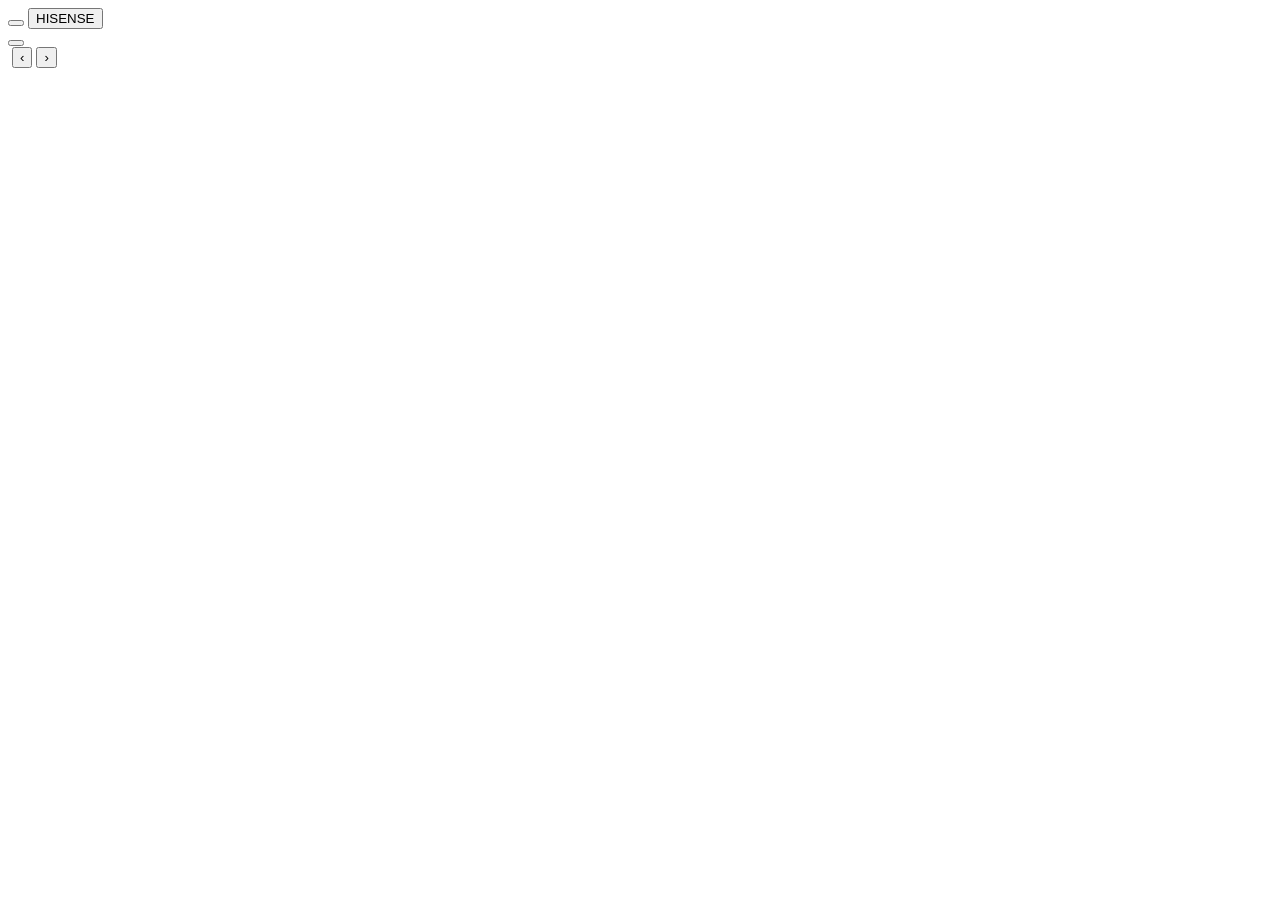
==== preview-v012/index.html @ 685079ed "Publish preview-v012/index.html" ====
<!doctype html>
<html lang="cs">
<head>
  <meta charset="utf-8">
  <meta name="viewport" content="width=device-width,initial-scale=1,viewport-fit=cover,user-scalable=no">
  <meta name="theme-color" content="#0c1117">
  <title>Výstavní katalog</title>
  <link rel="stylesheet" href="assets/app.css">
</head>
<body>
  <div id="app" class="app" data-brand="Hisense">
    <header class="topbar">
      <button id="catalogButton" class="icon-button menu-button" type="button" aria-label="Vybrat produkt" aria-controls="catalogOverlay" aria-expanded="false"><span></span><span></span><span></span></button>
      <button id="brandButton" class="brand-lock" type="button" aria-label="Logo značky, dlouhým stiskem otevřete správu"><span id="brandName">HISENSE</span></button>
      <div class="header-product"><span id="headerCategory"></span><strong id="headerModel"></strong></div>
      <div id="headerPrice" class="header-price"></div>
      <button id="secretAdminButton" class="secret-admin" type="button" aria-label=""></button>
    </header>

    <main class="product-view">
      <section class="gallery" aria-label="Fotografie produktu">
        <div class="image-stage">
          <div id="imageSkeleton" class="image-skeleton"></div>
          <img id="heroImage" alt="" draggable="false">
          <button id="previousImage" class="gallery-arrow previous" type="button" aria-label="Předchozí obrázek">‹</button>
          <button id="nextImage" class="gallery-arrow next" type="button" aria-label="Další obrázek">›</button>
          <div id="imageCounter" class="image-counter"></div>
        </div>
        <div id="thumbnails" class="thumbnails" aria-label="Náhledy fotografií"></div>
      </section>
      <section class="product-copy">
        <div class="product-heading">
          <p id="productEyebrow" class="eyebrow"></p>
          <h1 id="productTitle"></h1>
          <p id="productDescription" class="description"></p>
        </div>
        <nav id="detailTabs" class="tabs" aria-label="Informace o produktu"></nav>
        <div id="detailPanel" class="detail-panel"></div>
      </section>
    </main>

    <div id="catalogOverlay" class="overlay" hidden>
      <section class="catalog-shell" role="dialog" aria-modal="true" aria-labelledby="catalogTitle">
        <div class="catalog-header">
          <div><p class="eyebrow">Výstavní katalog</p><h2 id="catalogTitle">Vyberte produkt</h2></div>
          <button id="closeCatalog" class="icon-button close-button" type="button" aria-label="Zavřít výběr">×</button>
        </div>
        <div class="catalog-controls">
          <label class="search-field"><span aria-hidden="true">⌕</span><input id="catalogSearch" type="search" placeholder="Hledat model nebo typ produktu" autocomplete="off"></label>
          <div id="categoryFilters" class="filter-row" aria-label="Kategorie"></div>
        </div>
        <div id="catalogGrid" class="catalog-grid"></div>
        <p id="catalogEmpty" class="empty-state" hidden>Tomuto výběru neodpovídá žádný produkt.</p>
      </section>
    </div>

    <div id="pinOverlay" class="overlay dialog-overlay" hidden>
      <form id="pinForm" class="dialog-card">
        <p class="eyebrow">Správa tabletu</p><h2>Zadejte PIN</h2>
        <input id="pinInput" class="large-input" type="password" inputmode="numeric" maxlength="8" autocomplete="off" aria-label="PIN">
        <p id="pinError" class="form-error" aria-live="polite"></p>
        <div class="dialog-actions"><button class="button secondary" data-close="pinOverlay" type="button">Zrušit</button><button class="button primary" type="submit">Pokračovat</button></div>
      </form>
    </div>

    <div id="adminOverlay" class="overlay dialog-overlay" hidden>
      <section class="admin-card" role="dialog" aria-modal="true" aria-labelledby="adminTitle">
        <div class="admin-header">
          <div><p class="eyebrow">Lokální nastavení</p><h2 id="adminTitle">Nastavení tabletu</h2></div>
          <button id="closeAdmin" class="icon-button close-button" type="button" aria-label="Zavřít správu">×</button>
        </div>
        <div class="admin-body">
          <label class="field">Značka tabletu<select id="adminBrand"></select></label>
          <div class="admin-section">
            <div class="section-heading"><strong>Zobrazené produkty</strong><button id="toggleAllProducts" class="text-button" type="button">Změnit výběr</button></div>
            <div id="adminProducts" class="admin-products"></div>
          </div>
          <label class="field">Výchozí produkt<select id="adminDefaultProduct"></select></label>
          <div class="admin-section">
            <strong>Video pro právě zobrazený produkt</strong>
            <p class="help">Zadejte relativní cestu, například <code>media/745997.mp4</code>. Prázdné pole znamená, že záložka Video nebude návštěvníkům zobrazena.</p>
            <input id="adminVideo" class="large-input" type="text" placeholder="media/PN.mp4" autocomplete="off">
          </div>
          <div class="status-grid">
            <div><span>Provoz výstavy</span><strong>7:30–18:00</strong></div>
            <div><span>Udržení obrazovky</span><strong id="wakeLockStatus">Kontroluji…</strong></div>
            <div><span>Datový režim</span><strong>Lokální, bez Supabase</strong></div>
          </div>
        </div>
        <div class="admin-footer"><button id="fullscreenButton" class="button secondary" type="button">Celá obrazovka</button><button id="saveAdmin" class="button primary" type="button">Uložit nastavení</button></div>
      </section>
    </div>

    <div id="toast" class="toast" role="status" aria-live="polite"></div>
  </div>
  <script src="data/products.js"></script>
  <script src="assets/app.js"></script>
</body>
</html>
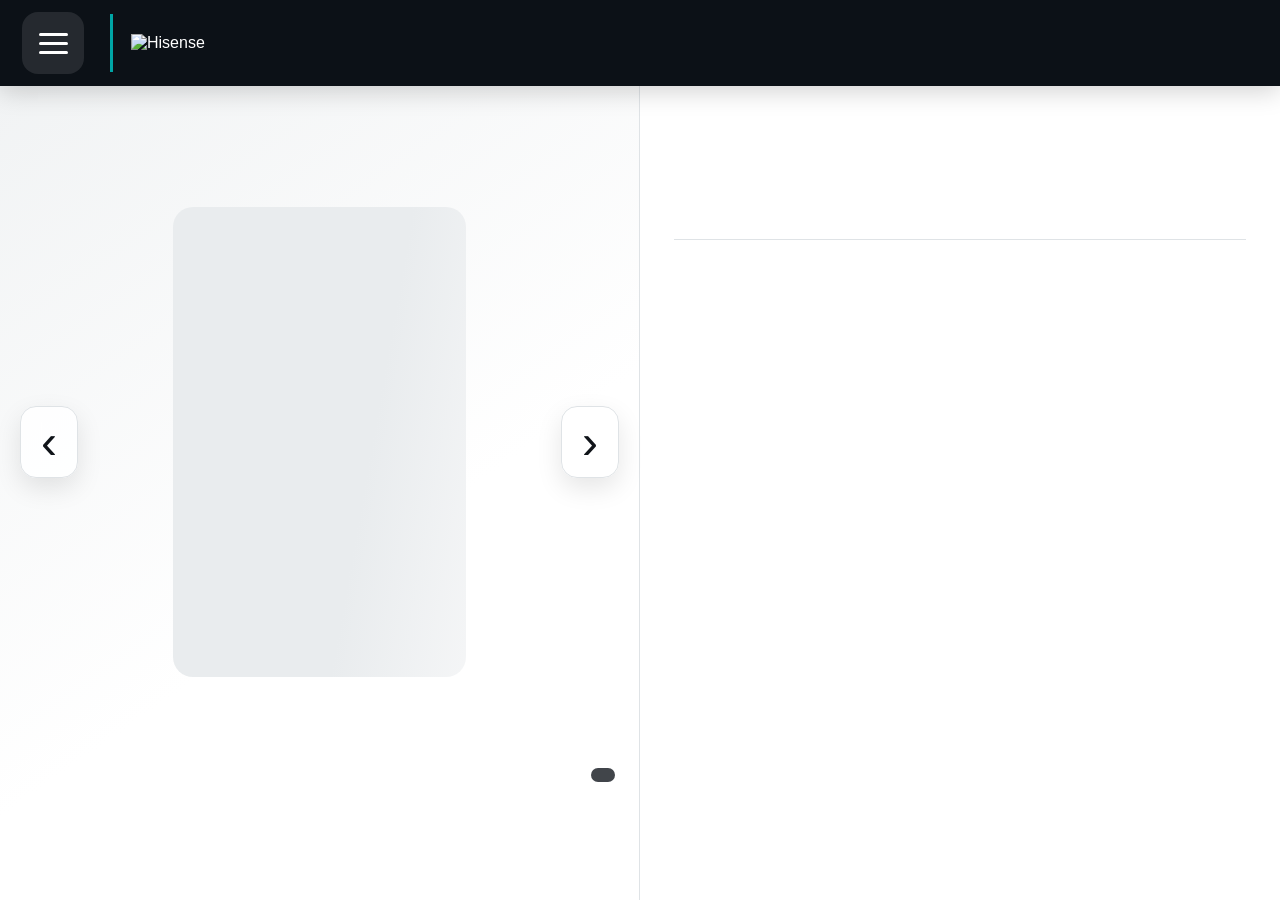
==== commit ddfbc059: "Update v0.12 tablet preview" ====
--- a/preview-v012/index.html
+++ b/preview-v012/index.html
@@ -6,19 +6,20 @@
   <meta name="theme-color" content="#0c1117">
   <title>Výstavní katalog</title>
   <link rel="stylesheet" href="assets/app.css">
+  <link rel="stylesheet" href="assets/overrides.css">
 </head>
 <body>
   <div id="app" class="app" data-brand="Hisense">
     <header class="topbar">
       <button id="catalogButton" class="icon-button menu-button" type="button" aria-label="Vybrat produkt" aria-controls="catalogOverlay" aria-expanded="false"><span></span><span></span><span></span></button>
-      <button id="brandButton" class="brand-lock" type="button" aria-label="Logo značky, dlouhým stiskem otevřete správu"><span id="brandName">HISENSE</span></button>
+      <button id="brandButton" class="brand-lock" type="button" aria-label="Logo značky, dlouhým stiskem otevřete správu"><img id="brandLogo" alt="Hisense"></button>
       <div class="header-product"><span id="headerCategory"></span><strong id="headerModel"></strong></div>
       <div id="headerPrice" class="header-price"></div>
       <button id="secretAdminButton" class="secret-admin" type="button" aria-label=""></button>
     </header>
 
     <main class="product-view">
-      <section class="gallery" aria-label="Fotografie produktu">
+      <section id="gallery" class="gallery" aria-label="Fotografie produktu">
         <div class="image-stage">
           <div id="imageSkeleton" class="image-skeleton"></div>
           <img id="heroImage" alt="" draggable="false">
@@ -28,7 +29,7 @@
         </div>
         <div id="thumbnails" class="thumbnails" aria-label="Náhledy fotografií"></div>
       </section>
-      <section class="product-copy">
+      <section id="productCopy" class="product-copy">
         <div class="product-heading">
           <p id="productEyebrow" class="eyebrow"></p>
           <h1 id="productTitle"></h1>
@@ -93,6 +94,9 @@
 
     <div id="toast" class="toast" role="status" aria-live="polite"></div>
   </div>
+  <script src="data/products-hisense.js"></script>
+  <script src="data/products-gorenje.js"></script>
+  <script src="data/products-mora.js"></script>
   <script src="data/products.js"></script>
   <script src="assets/app.js"></script>
 </body>
--- a/preview-v012/assets/app.css
+++ b/preview-v012/assets/app.css
@@ -0,0 +1,10 @@
+:root{color-scheme:light;--bg:#f4f5f6;--surface:#fff;--ink:#101419;--muted:#67717c;--line:#dfe3e6;--accent:#00a6a6;--accent-soft:#e7f7f6;--danger:#b42318;--shadow:0 22px 70px rgba(8,18,28,.18);font-family:Inter,"Segoe UI",Roboto,Arial,sans-serif;font-synthesis:none}
+*{box-sizing:border-box}html,body{width:100%;height:100%;margin:0;overflow:hidden;background:var(--bg);color:var(--ink);touch-action:manipulation}button,input,select{font:inherit}button{color:inherit}.app{height:100%;display:grid;grid-template-rows:86px 1fr}.app[data-brand="Gorenje"]{--accent:#d71920;--accent-soft:#fff0f0}.app[data-brand="Mora"]{--accent:#b4141e;--accent-soft:#fff0f1}
+.topbar{position:relative;z-index:10;display:grid;grid-template-columns:72px 170px minmax(0,1fr) auto;align-items:center;gap:22px;padding:10px 30px 10px 22px;background:#0c1117;color:#fff;box-shadow:0 5px 24px rgba(0,0,0,.18)}.icon-button{width:62px;height:62px;border:0;border-radius:16px;background:rgba(255,255,255,.1);display:grid;place-items:center;cursor:pointer}.menu-button{align-content:center;gap:6px}.menu-button span{display:block;width:29px;height:3px;border-radius:5px;background:#fff}.brand-lock{height:58px;border:0;border-left:3px solid var(--accent);background:transparent;color:#fff;text-align:left;padding:0 0 0 18px;cursor:pointer}.brand-lock span{font-weight:800;font-size:24px;letter-spacing:.08em}.header-product{min-width:0;display:flex;align-items:baseline;gap:16px}.header-product span{color:#aeb7c0;font-size:16px;white-space:nowrap}.header-product strong{font-size:24px;white-space:nowrap;overflow:hidden;text-overflow:ellipsis}.header-price{font-weight:800;font-size:29px;letter-spacing:-.03em;white-space:nowrap}.secret-admin{position:absolute;right:0;top:0;width:88px;height:86px;border:0;background:transparent}
+.product-view{min-height:0;display:grid;grid-template-columns:minmax(0,1.08fr) minmax(420px,.92fr);background:var(--surface)}.gallery{min-width:0;min-height:0;display:grid;grid-template-rows:minmax(0,1fr) 102px;background:linear-gradient(145deg,#f1f3f4,#fff 58%);border-right:1px solid var(--line)}.image-stage{position:relative;min-height:0;display:grid;place-items:center;padding:34px 70px 18px}.image-stage img{display:block;max-width:100%;max-height:100%;width:auto;height:auto;object-fit:contain;opacity:0;transition:opacity .18s ease}.image-stage img.loaded{opacity:1}.image-skeleton{position:absolute;width:46%;height:66%;border-radius:20px;background:linear-gradient(100deg,#e9ecee 25%,#f5f6f7 40%,#e9ecee 60%);background-size:300% 100%;animation:shimmer 1.3s infinite}.image-skeleton[hidden]{display:none}@keyframes shimmer{to{background-position:-100% 0}}.gallery-arrow{position:absolute;top:50%;translate:0 -50%;width:58px;height:72px;border:1px solid var(--line);border-radius:16px;background:rgba(255,255,255,.92);font-size:48px;line-height:1;box-shadow:0 10px 26px rgba(0,0,0,.1)}.gallery-arrow.previous{left:20px}.gallery-arrow.next{right:20px}.gallery-arrow[hidden]{display:none}.image-counter{position:absolute;right:24px;bottom:16px;padding:7px 12px;border-radius:999px;background:rgba(12,17,23,.78);color:#fff;font-weight:700}.thumbnails{display:flex;gap:12px;align-items:center;overflow-x:auto;padding:12px 22px 18px;scrollbar-width:none}.thumbnails::-webkit-scrollbar{display:none}.thumbnail{flex:0 0 72px;width:72px;height:72px;padding:5px;border:2px solid transparent;border-radius:13px;background:#fff;box-shadow:0 4px 14px rgba(0,0,0,.08)}.thumbnail.active{border-color:var(--accent)}.thumbnail img{width:100%;height:100%;object-fit:contain}
+.product-copy{min-width:0;min-height:0;display:grid;grid-template-rows:auto 72px minmax(0,1fr);padding:46px 50px 34px;overflow:hidden}.eyebrow{margin:0 0 10px;color:var(--accent);font-size:15px;font-weight:800;letter-spacing:.12em;text-transform:uppercase}.product-heading h1{margin:0;font-size:clamp(38px,3.2vw,64px);line-height:1.02;letter-spacing:-.045em}.description{display:-webkit-box;margin:22px 0 26px;color:#3e4851;font-size:20px;line-height:1.55;-webkit-line-clamp:4;-webkit-box-orient:vertical;overflow:hidden}.tabs{display:flex;gap:4px;border-bottom:1px solid var(--line)}.tab-button{min-width:130px;height:64px;border:0;border-bottom:4px solid transparent;background:transparent;font-weight:750;font-size:18px}.tab-button.active{color:var(--accent);border-color:var(--accent)}.detail-panel{min-height:0;overflow:auto;padding:24px 4px 20px 0;scrollbar-color:#aab1b7 transparent}.highlight-list{display:grid;grid-template-columns:1fr 1fr;gap:12px;margin:0;padding:0;list-style:none}.highlight-list li{min-height:70px;padding:17px 18px;border-radius:15px;background:var(--accent-soft);font-size:17px;font-weight:650;line-height:1.32}.spec-list{margin:0;display:grid;grid-template-columns:1fr 1fr;gap:0 28px}.spec-row{display:grid;grid-template-columns:minmax(130px,1fr) minmax(120px,1fr);gap:16px;padding:12px 0;border-bottom:1px solid var(--line)}.spec-row dt{color:var(--muted)}.spec-row dd{margin:0;font-weight:700;text-align:right}.video-wrap{height:100%;display:grid;place-items:center;background:#050505;border-radius:18px;overflow:hidden}.video-wrap video{width:100%;height:100%;object-fit:contain}
+.overlay{position:fixed;z-index:50;inset:0;background:rgba(7,11,15,.72);backdrop-filter:blur(7px)}.overlay[hidden]{display:none}.catalog-shell{height:100%;display:grid;grid-template-rows:auto auto minmax(0,1fr);padding:34px 38px;background:#f4f5f6}.catalog-header,.admin-header{display:flex;align-items:center;justify-content:space-between;gap:24px}.catalog-header h2,.admin-header h2,.dialog-card h2{margin:0;font-size:42px;letter-spacing:-.03em}.close-button{background:#e2e5e7;color:#111;font-size:42px}.catalog-controls{display:grid;grid-template-columns:minmax(350px,500px) minmax(0,1fr);align-items:center;gap:28px;margin:28px 0 22px}.search-field{height:64px;display:flex;align-items:center;gap:12px;padding:0 20px;border:2px solid transparent;border-radius:16px;background:#fff;box-shadow:0 4px 18px rgba(0,0,0,.05)}.search-field:focus-within{border-color:var(--accent)}.search-field span{font-size:30px}.search-field input{width:100%;border:0;outline:0;background:transparent;font-size:20px}.filter-row{display:flex;gap:9px;overflow:auto;scrollbar-width:none}.filter-chip{height:52px;padding:0 20px;border:1px solid #d2d7da;border-radius:999px;background:#fff;white-space:nowrap;font-weight:700}.filter-chip.active{border-color:var(--accent);background:var(--accent);color:#fff}.catalog-grid{min-height:0;overflow:auto;display:grid;grid-template-columns:repeat(4,minmax(0,1fr));align-content:start;gap:18px;padding:2px 4px 30px}.product-card{min-width:0;height:240px;display:grid;grid-template-rows:minmax(0,1fr) auto;padding:16px;border:2px solid transparent;border-radius:20px;background:#fff;text-align:left;box-shadow:0 7px 24px rgba(12,17,23,.07)}.product-card:active{scale:.985}.product-card.selected{border-color:var(--accent)}.product-card-image{min-height:0;display:grid;place-items:center}.product-card-image img{max-width:100%;max-height:130px;object-fit:contain}.product-card-copy{display:grid;grid-template-columns:minmax(0,1fr) auto;gap:8px;align-items:end}.product-card-copy small{display:block;color:var(--muted);font-weight:700}.product-card-copy strong{display:block;margin-top:3px;font-size:18px;white-space:nowrap;overflow:hidden;text-overflow:ellipsis}.product-card-copy b{color:var(--accent);font-size:17px;white-space:nowrap}.empty-state{text-align:center;font-size:22px;color:var(--muted)}
+.dialog-overlay{display:grid;place-items:center;padding:26px}.dialog-card{width:min(520px,94vw);padding:34px;border-radius:24px;background:#fff;box-shadow:var(--shadow)}.large-input,.field select{width:100%;height:58px;border:1px solid #cdd3d7;border-radius:13px;background:#fff;padding:0 16px;font-size:18px}.large-input:focus,.field select:focus{border-color:var(--accent);outline:2px solid var(--accent-soft)}.form-error{min-height:22px;color:var(--danger)}.dialog-actions,.admin-footer{display:flex;justify-content:flex-end;gap:12px}.button{min-width:150px;height:58px;border-radius:14px;border:0;font-weight:800}.button.primary{background:var(--accent);color:#fff}.button.secondary{background:#e8ebed}.admin-card{width:min(980px,96vw);max-height:94vh;display:grid;grid-template-rows:auto minmax(0,1fr) auto;border-radius:24px;background:#fff;box-shadow:var(--shadow);overflow:hidden}.admin-header{padding:26px 30px;border-bottom:1px solid var(--line)}.admin-body{overflow:auto;padding:24px 30px;display:grid;gap:24px}.field{display:grid;gap:9px;font-weight:750}.admin-section{display:grid;gap:12px}.section-heading{display:flex;justify-content:space-between;align-items:center}.text-button{border:0;background:transparent;color:var(--accent);font-weight:800}.admin-products{max-height:260px;overflow:auto;display:grid;grid-template-columns:repeat(2,minmax(0,1fr));gap:8px;padding:10px;border:1px solid var(--line);border-radius:14px}.product-toggle{display:flex;align-items:center;gap:10px;padding:10px;border-radius:10px;background:#f5f6f7}.product-toggle input{width:24px;height:24px;accent-color:var(--accent)}.product-toggle span{min-width:0;white-space:nowrap;overflow:hidden;text-overflow:ellipsis}.help{margin:0;color:var(--muted);line-height:1.45}.status-grid{display:grid;grid-template-columns:repeat(3,1fr);gap:12px}.status-grid div{display:grid;gap:6px;padding:16px;border-radius:14px;background:#f3f5f6}.status-grid span{color:var(--muted);font-size:14px}.admin-footer{padding:20px 30px;border-top:1px solid var(--line)}.toast{position:fixed;z-index:90;left:50%;bottom:26px;translate:-50% 20px;padding:14px 22px;border-radius:12px;background:#0c1117;color:#fff;opacity:0;pointer-events:none;transition:.2s}.toast.show{opacity:1;translate:-50% 0}
+@media(max-width:1350px){.topbar{grid-template-columns:66px 150px minmax(0,1fr) auto;padding-right:24px}.product-view{grid-template-columns:1fr 1fr}.product-copy{padding:34px 34px 24px}.description{font-size:18px}.catalog-grid{grid-template-columns:repeat(3,minmax(0,1fr))}.highlight-list{grid-template-columns:1fr}.spec-list{grid-template-columns:1fr}.header-price{font-size:25px}}
+@media(orientation:portrait){.app{grid-template-rows:82px 1fr}.product-view{grid-template-columns:1fr;grid-template-rows:54% 46%}.gallery{grid-template-rows:minmax(0,1fr) 86px;border-right:0;border-bottom:1px solid var(--line)}.product-copy{grid-template-rows:auto 66px minmax(0,1fr);padding:26px 34px 18px}.description{-webkit-line-clamp:2;margin:13px 0 17px}.catalog-controls{grid-template-columns:1fr}.catalog-grid{grid-template-columns:repeat(2,minmax(0,1fr))}.status-grid{grid-template-columns:1fr}.header-product span{display:none}}
+
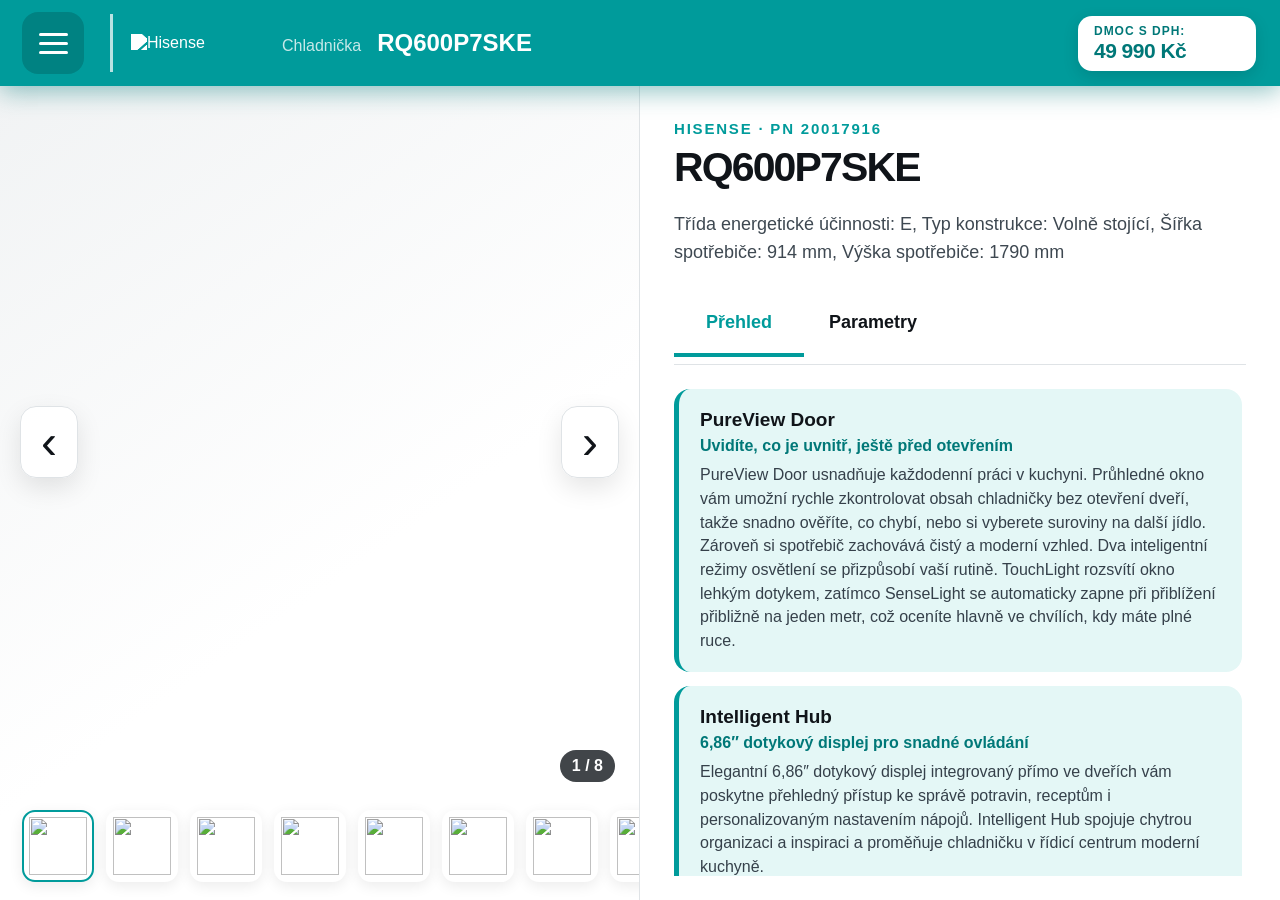
==== commit 9307dd95: "Version preview assets for reliable cache refresh" ====
--- a/preview-v012/index.html
+++ b/preview-v012/index.html
@@ -5,8 +5,8 @@
   <meta name="viewport" content="width=device-width,initial-scale=1,viewport-fit=cover,user-scalable=no">
   <meta name="theme-color" content="#0c1117">
   <title>Výstavní katalog</title>
-  <link rel="stylesheet" href="assets/app.css">
-  <link rel="stylesheet" href="assets/overrides.css">
+  <link rel="stylesheet" href="assets/app.css?v=20260830-2">
+  <link rel="stylesheet" href="assets/overrides.css?v=20260830-2">
 </head>
 <body>
   <div id="app" class="app" data-brand="Hisense">
@@ -94,11 +94,11 @@
 
     <div id="toast" class="toast" role="status" aria-live="polite"></div>
   </div>
-  <script src="data/products-hisense.js"></script>
-  <script src="data/products-gorenje.js"></script>
-  <script src="data/products-mora.js"></script>
-  <script src="data/products.js"></script>
-  <script src="assets/app.js"></script>
+  <script src="data/products-hisense.js?v=20260830-2"></script>
+  <script src="data/products-gorenje.js?v=20260830-2"></script>
+  <script src="data/products-mora.js?v=20260830-2"></script>
+  <script src="data/products.js?v=20260830-2"></script>
+  <script src="assets/app.js?v=20260830-2"></script>
 </body>
 </html>
 
--- a/preview-v012/assets/app.css
+++ b/preview-v012/assets/app.css
@@ -1,10 +1,10 @@
-:root{color-scheme:light;--bg:#f4f5f6;--surface:#fff;--ink:#101419;--muted:#67717c;--line:#dfe3e6;--accent:#00a6a6;--accent-soft:#e7f7f6;--danger:#b42318;--shadow:0 22px 70px rgba(8,18,28,.18);font-family:Inter,"Segoe UI",Roboto,Arial,sans-serif;font-synthesis:none}
-*{box-sizing:border-box}html,body{width:100%;height:100%;margin:0;overflow:hidden;background:var(--bg);color:var(--ink);touch-action:manipulation}button,input,select{font:inherit}button{color:inherit}.app{height:100%;display:grid;grid-template-rows:86px 1fr}.app[data-brand="Gorenje"]{--accent:#d71920;--accent-soft:#fff0f0}.app[data-brand="Mora"]{--accent:#b4141e;--accent-soft:#fff0f1}
-.topbar{position:relative;z-index:10;display:grid;grid-template-columns:72px 170px minmax(0,1fr) auto;align-items:center;gap:22px;padding:10px 30px 10px 22px;background:#0c1117;color:#fff;box-shadow:0 5px 24px rgba(0,0,0,.18)}.icon-button{width:62px;height:62px;border:0;border-radius:16px;background:rgba(255,255,255,.1);display:grid;place-items:center;cursor:pointer}.menu-button{align-content:center;gap:6px}.menu-button span{display:block;width:29px;height:3px;border-radius:5px;background:#fff}.brand-lock{height:58px;border:0;border-left:3px solid var(--accent);background:transparent;color:#fff;text-align:left;padding:0 0 0 18px;cursor:pointer}.brand-lock span{font-weight:800;font-size:24px;letter-spacing:.08em}.header-product{min-width:0;display:flex;align-items:baseline;gap:16px}.header-product span{color:#aeb7c0;font-size:16px;white-space:nowrap}.header-product strong{font-size:24px;white-space:nowrap;overflow:hidden;text-overflow:ellipsis}.header-price{font-weight:800;font-size:29px;letter-spacing:-.03em;white-space:nowrap}.secret-admin{position:absolute;right:0;top:0;width:88px;height:86px;border:0;background:transparent}
-.product-view{min-height:0;display:grid;grid-template-columns:minmax(0,1.08fr) minmax(420px,.92fr);background:var(--surface)}.gallery{min-width:0;min-height:0;display:grid;grid-template-rows:minmax(0,1fr) 102px;background:linear-gradient(145deg,#f1f3f4,#fff 58%);border-right:1px solid var(--line)}.image-stage{position:relative;min-height:0;display:grid;place-items:center;padding:34px 70px 18px}.image-stage img{display:block;max-width:100%;max-height:100%;width:auto;height:auto;object-fit:contain;opacity:0;transition:opacity .18s ease}.image-stage img.loaded{opacity:1}.image-skeleton{position:absolute;width:46%;height:66%;border-radius:20px;background:linear-gradient(100deg,#e9ecee 25%,#f5f6f7 40%,#e9ecee 60%);background-size:300% 100%;animation:shimmer 1.3s infinite}.image-skeleton[hidden]{display:none}@keyframes shimmer{to{background-position:-100% 0}}.gallery-arrow{position:absolute;top:50%;translate:0 -50%;width:58px;height:72px;border:1px solid var(--line);border-radius:16px;background:rgba(255,255,255,.92);font-size:48px;line-height:1;box-shadow:0 10px 26px rgba(0,0,0,.1)}.gallery-arrow.previous{left:20px}.gallery-arrow.next{right:20px}.gallery-arrow[hidden]{display:none}.image-counter{position:absolute;right:24px;bottom:16px;padding:7px 12px;border-radius:999px;background:rgba(12,17,23,.78);color:#fff;font-weight:700}.thumbnails{display:flex;gap:12px;align-items:center;overflow-x:auto;padding:12px 22px 18px;scrollbar-width:none}.thumbnails::-webkit-scrollbar{display:none}.thumbnail{flex:0 0 72px;width:72px;height:72px;padding:5px;border:2px solid transparent;border-radius:13px;background:#fff;box-shadow:0 4px 14px rgba(0,0,0,.08)}.thumbnail.active{border-color:var(--accent)}.thumbnail img{width:100%;height:100%;object-fit:contain}
-.product-copy{min-width:0;min-height:0;display:grid;grid-template-rows:auto 72px minmax(0,1fr);padding:46px 50px 34px;overflow:hidden}.eyebrow{margin:0 0 10px;color:var(--accent);font-size:15px;font-weight:800;letter-spacing:.12em;text-transform:uppercase}.product-heading h1{margin:0;font-size:clamp(38px,3.2vw,64px);line-height:1.02;letter-spacing:-.045em}.description{display:-webkit-box;margin:22px 0 26px;color:#3e4851;font-size:20px;line-height:1.55;-webkit-line-clamp:4;-webkit-box-orient:vertical;overflow:hidden}.tabs{display:flex;gap:4px;border-bottom:1px solid var(--line)}.tab-button{min-width:130px;height:64px;border:0;border-bottom:4px solid transparent;background:transparent;font-weight:750;font-size:18px}.tab-button.active{color:var(--accent);border-color:var(--accent)}.detail-panel{min-height:0;overflow:auto;padding:24px 4px 20px 0;scrollbar-color:#aab1b7 transparent}.highlight-list{display:grid;grid-template-columns:1fr 1fr;gap:12px;margin:0;padding:0;list-style:none}.highlight-list li{min-height:70px;padding:17px 18px;border-radius:15px;background:var(--accent-soft);font-size:17px;font-weight:650;line-height:1.32}.spec-list{margin:0;display:grid;grid-template-columns:1fr 1fr;gap:0 28px}.spec-row{display:grid;grid-template-columns:minmax(130px,1fr) minmax(120px,1fr);gap:16px;padding:12px 0;border-bottom:1px solid var(--line)}.spec-row dt{color:var(--muted)}.spec-row dd{margin:0;font-weight:700;text-align:right}.video-wrap{height:100%;display:grid;place-items:center;background:#050505;border-radius:18px;overflow:hidden}.video-wrap video{width:100%;height:100%;object-fit:contain}
+:root{color-scheme:light;--bg:#f4f5f6;--surface:#fff;--ink:#101419;--muted:#67717c;--line:#dfe3e6;--brand:#009b9b;--brand-deep:#007878;--accent:#009b9b;--accent-soft:#e4f7f6;--danger:#b42318;--shadow:0 22px 70px rgba(8,18,28,.18);font-family:Inter,"Segoe UI",Roboto,Arial,sans-serif;font-synthesis:none}
+*{box-sizing:border-box}html,body{width:100%;height:100%;margin:0;overflow:hidden;background:var(--bg);color:var(--ink);touch-action:manipulation}button,input,select{font:inherit}button{color:inherit}.app{height:100%;display:grid;grid-template-rows:86px 1fr}.app[data-brand="Gorenje"]{--brand:#62666a;--brand-deep:#42464a;--accent:#62666a;--accent-soft:#f0f1f2}.app[data-brand="Mora"]{--brand:#b0192e;--brand-deep:#861022;--accent:#b0192e;--accent-soft:#fff0f2}
+.topbar{position:relative;z-index:10;display:grid;grid-template-columns:72px 184px minmax(0,1fr) auto;align-items:center;gap:22px;padding:10px 30px 10px 22px;background:var(--brand);color:#fff;box-shadow:0 5px 24px color-mix(in srgb,var(--brand-deep) 45%,transparent);transition:background .2s ease}.icon-button{width:62px;height:62px;border:0;border-radius:16px;background:rgba(0,0,0,.16);display:grid;place-items:center;cursor:pointer}.menu-button{align-content:center;gap:6px}.menu-button span{display:block;width:29px;height:3px;border-radius:5px;background:#fff}.brand-lock{height:58px;border:0;border-left:3px solid rgba(255,255,255,.72);background:transparent;text-align:left;padding:0 0 0 18px;cursor:pointer}.brand-lock img{display:block;width:150px;max-height:42px;object-fit:contain;object-position:left center;filter:brightness(0) invert(1)}.header-product{min-width:0;display:flex;align-items:baseline;gap:16px}.header-product span{color:rgba(255,255,255,.78);font-size:16px;white-space:nowrap}.header-product strong{font-size:24px;white-space:nowrap;overflow:hidden;text-overflow:ellipsis}.header-price{min-width:205px;display:grid;gap:1px;padding:8px 16px;border-radius:14px;background:#fff;color:var(--brand-deep);white-space:nowrap;box-shadow:0 5px 16px rgba(0,0,0,.13)}.header-price span{font-size:12px;font-weight:800;letter-spacing:.08em;text-transform:uppercase}.header-price strong{font-size:25px;letter-spacing:-.025em}.secret-admin{position:absolute;right:0;top:0;width:88px;height:86px;border:0;background:transparent}
+.product-view{min-height:0;display:grid;grid-template-columns:minmax(0,1.08fr) minmax(420px,.92fr);background:var(--surface)}.gallery{min-width:0;min-height:0;display:grid;grid-template-rows:minmax(0,1fr) 102px;background:linear-gradient(145deg,#f1f3f4,#fff 58%);border-right:1px solid var(--line)}.gallery.single-image{grid-template-rows:minmax(0,1fr)}.gallery.single-image .thumbnails{display:none}.image-stage{position:relative;min-height:0;display:grid;place-items:center;overflow:hidden;padding:44px 96px 48px}.image-stage img{display:block;width:100%;height:100%;max-width:860px;max-height:820px;object-fit:contain;opacity:0;transition:opacity .18s ease}.image-stage img.loaded{opacity:1}.image-skeleton{position:absolute;width:46%;height:66%;border-radius:20px;background:linear-gradient(100deg,#e9ecee 25%,#f5f6f7 40%,#e9ecee 60%);background-size:300% 100%;animation:shimmer 1.3s infinite}.image-skeleton[hidden]{display:none}@keyframes shimmer{to{background-position:-100% 0}}.gallery-arrow{position:absolute;z-index:2;top:50%;translate:0 -50%;width:58px;height:72px;border:1px solid var(--line);border-radius:16px;background:rgba(255,255,255,.94);font-size:48px;line-height:1;box-shadow:0 10px 26px rgba(0,0,0,.1)}.gallery-arrow.previous{left:20px}.gallery-arrow.next{right:20px}.gallery-arrow[hidden]{display:none}.image-counter{position:absolute;z-index:2;right:24px;bottom:16px;padding:7px 12px;border-radius:999px;background:rgba(12,17,23,.78);color:#fff;font-weight:700}.thumbnails{display:flex;gap:12px;align-items:center;overflow-x:auto;padding:12px 22px 18px;scrollbar-width:none}.thumbnails::-webkit-scrollbar{display:none}.thumbnail{flex:0 0 72px;width:72px;height:72px;padding:5px;border:2px solid transparent;border-radius:13px;background:#fff;box-shadow:0 4px 14px rgba(0,0,0,.08)}.thumbnail.active{border-color:var(--accent)}.thumbnail img{width:100%;height:100%;object-fit:contain}
+.product-copy{min-width:0;min-height:0;display:grid;grid-template-rows:auto 72px minmax(0,1fr);padding:46px 50px 34px;overflow:hidden;scrollbar-color:var(--accent) var(--accent-soft);scrollbar-width:auto}.product-copy.is-specs{display:block;overflow-y:auto;padding-right:38px}.product-copy.is-specs .tabs{position:sticky;z-index:4;top:0;background:#fff}.product-copy.is-specs .detail-panel{overflow:visible}.product-copy::-webkit-scrollbar,.detail-panel::-webkit-scrollbar{width:13px}.product-copy::-webkit-scrollbar-track,.detail-panel::-webkit-scrollbar-track{background:var(--accent-soft);border-radius:10px}.product-copy::-webkit-scrollbar-thumb,.detail-panel::-webkit-scrollbar-thumb{background:var(--accent);border:3px solid var(--accent-soft);border-radius:10px}.eyebrow{margin:0 0 10px;color:var(--accent);font-size:15px;font-weight:800;letter-spacing:.12em;text-transform:uppercase}.product-heading h1{margin:0;font-size:clamp(38px,3.2vw,64px);line-height:1.02;letter-spacing:-.045em}.description{display:-webkit-box;margin:22px 0 26px;color:#3e4851;font-size:20px;line-height:1.55;-webkit-line-clamp:4;-webkit-box-orient:vertical;overflow:hidden}.tabs{display:flex;gap:4px;border-bottom:1px solid var(--line)}.tab-button{min-width:130px;height:64px;border:0;border-bottom:4px solid transparent;background:transparent;font-weight:750;font-size:18px}.tab-button.active{color:var(--accent);border-color:var(--accent)}.detail-panel{min-height:0;overflow:auto;padding:24px 4px 20px 0;scrollbar-color:var(--accent) var(--accent-soft);scrollbar-width:auto}.feature-list{display:grid;gap:14px}.feature-card{padding:19px 21px;border-radius:16px;background:var(--accent-soft);border-left:5px solid var(--accent)}.feature-card h3{margin:0;font-size:19px;line-height:1.25}.feature-card strong{display:block;margin-top:6px;color:var(--brand-deep);font-size:16px}.feature-card p{margin:8px 0 0;color:#35404a;font-size:16px;line-height:1.48}.spec-list{margin:0;display:grid;grid-template-columns:1fr 1fr;gap:0 28px}.spec-row{display:grid;grid-template-columns:minmax(130px,1fr) minmax(120px,1fr);gap:16px;padding:12px 0;border-bottom:1px solid var(--line)}.spec-row dt{color:var(--muted)}.spec-row dd{margin:0;font-weight:700;text-align:right}.video-wrap{height:100%;display:grid;place-items:center;background:#050505;border-radius:18px;overflow:hidden}.video-wrap video{width:100%;height:100%;object-fit:contain}
 .overlay{position:fixed;z-index:50;inset:0;background:rgba(7,11,15,.72);backdrop-filter:blur(7px)}.overlay[hidden]{display:none}.catalog-shell{height:100%;display:grid;grid-template-rows:auto auto minmax(0,1fr);padding:34px 38px;background:#f4f5f6}.catalog-header,.admin-header{display:flex;align-items:center;justify-content:space-between;gap:24px}.catalog-header h2,.admin-header h2,.dialog-card h2{margin:0;font-size:42px;letter-spacing:-.03em}.close-button{background:#e2e5e7;color:#111;font-size:42px}.catalog-controls{display:grid;grid-template-columns:minmax(350px,500px) minmax(0,1fr);align-items:center;gap:28px;margin:28px 0 22px}.search-field{height:64px;display:flex;align-items:center;gap:12px;padding:0 20px;border:2px solid transparent;border-radius:16px;background:#fff;box-shadow:0 4px 18px rgba(0,0,0,.05)}.search-field:focus-within{border-color:var(--accent)}.search-field span{font-size:30px}.search-field input{width:100%;border:0;outline:0;background:transparent;font-size:20px}.filter-row{display:flex;gap:9px;overflow:auto;scrollbar-width:none}.filter-chip{height:52px;padding:0 20px;border:1px solid #d2d7da;border-radius:999px;background:#fff;white-space:nowrap;font-weight:700}.filter-chip.active{border-color:var(--accent);background:var(--accent);color:#fff}.catalog-grid{min-height:0;overflow:auto;display:grid;grid-template-columns:repeat(4,minmax(0,1fr));align-content:start;gap:18px;padding:2px 4px 30px}.product-card{min-width:0;height:240px;display:grid;grid-template-rows:minmax(0,1fr) auto;padding:16px;border:2px solid transparent;border-radius:20px;background:#fff;text-align:left;box-shadow:0 7px 24px rgba(12,17,23,.07)}.product-card:active{scale:.985}.product-card.selected{border-color:var(--accent)}.product-card-image{min-height:0;display:grid;place-items:center}.product-card-image img{max-width:100%;max-height:130px;object-fit:contain}.product-card-copy{display:grid;grid-template-columns:minmax(0,1fr) auto;gap:8px;align-items:end}.product-card-copy small{display:block;color:var(--muted);font-weight:700}.product-card-copy strong{display:block;margin-top:3px;font-size:18px;white-space:nowrap;overflow:hidden;text-overflow:ellipsis}.product-card-copy b{color:var(--accent);font-size:17px;white-space:nowrap}.empty-state{text-align:center;font-size:22px;color:var(--muted)}
 .dialog-overlay{display:grid;place-items:center;padding:26px}.dialog-card{width:min(520px,94vw);padding:34px;border-radius:24px;background:#fff;box-shadow:var(--shadow)}.large-input,.field select{width:100%;height:58px;border:1px solid #cdd3d7;border-radius:13px;background:#fff;padding:0 16px;font-size:18px}.large-input:focus,.field select:focus{border-color:var(--accent);outline:2px solid var(--accent-soft)}.form-error{min-height:22px;color:var(--danger)}.dialog-actions,.admin-footer{display:flex;justify-content:flex-end;gap:12px}.button{min-width:150px;height:58px;border-radius:14px;border:0;font-weight:800}.button.primary{background:var(--accent);color:#fff}.button.secondary{background:#e8ebed}.admin-card{width:min(980px,96vw);max-height:94vh;display:grid;grid-template-rows:auto minmax(0,1fr) auto;border-radius:24px;background:#fff;box-shadow:var(--shadow);overflow:hidden}.admin-header{padding:26px 30px;border-bottom:1px solid var(--line)}.admin-body{overflow:auto;padding:24px 30px;display:grid;gap:24px}.field{display:grid;gap:9px;font-weight:750}.admin-section{display:grid;gap:12px}.section-heading{display:flex;justify-content:space-between;align-items:center}.text-button{border:0;background:transparent;color:var(--accent);font-weight:800}.admin-products{max-height:260px;overflow:auto;display:grid;grid-template-columns:repeat(2,minmax(0,1fr));gap:8px;padding:10px;border:1px solid var(--line);border-radius:14px}.product-toggle{display:flex;align-items:center;gap:10px;padding:10px;border-radius:10px;background:#f5f6f7}.product-toggle input{width:24px;height:24px;accent-color:var(--accent)}.product-toggle span{min-width:0;white-space:nowrap;overflow:hidden;text-overflow:ellipsis}.help{margin:0;color:var(--muted);line-height:1.45}.status-grid{display:grid;grid-template-columns:repeat(3,1fr);gap:12px}.status-grid div{display:grid;gap:6px;padding:16px;border-radius:14px;background:#f3f5f6}.status-grid span{color:var(--muted);font-size:14px}.admin-footer{padding:20px 30px;border-top:1px solid var(--line)}.toast{position:fixed;z-index:90;left:50%;bottom:26px;translate:-50% 20px;padding:14px 22px;border-radius:12px;background:#0c1117;color:#fff;opacity:0;pointer-events:none;transition:.2s}.toast.show{opacity:1;translate:-50% 0}
-@media(max-width:1350px){.topbar{grid-template-columns:66px 150px minmax(0,1fr) auto;padding-right:24px}.product-view{grid-template-columns:1fr 1fr}.product-copy{padding:34px 34px 24px}.description{font-size:18px}.catalog-grid{grid-template-columns:repeat(3,minmax(0,1fr))}.highlight-list{grid-template-columns:1fr}.spec-list{grid-template-columns:1fr}.header-price{font-size:25px}}
-@media(orientation:portrait){.app{grid-template-rows:82px 1fr}.product-view{grid-template-columns:1fr;grid-template-rows:54% 46%}.gallery{grid-template-rows:minmax(0,1fr) 86px;border-right:0;border-bottom:1px solid var(--line)}.product-copy{grid-template-rows:auto 66px minmax(0,1fr);padding:26px 34px 18px}.description{-webkit-line-clamp:2;margin:13px 0 17px}.catalog-controls{grid-template-columns:1fr}.catalog-grid{grid-template-columns:repeat(2,minmax(0,1fr))}.status-grid{grid-template-columns:1fr}.header-product span{display:none}}
+@media(max-width:1350px){.topbar{grid-template-columns:66px 150px minmax(0,1fr) auto;padding-right:24px}.brand-lock img{width:128px}.header-price{min-width:178px}.header-price strong{font-size:21px}.product-view{grid-template-columns:1fr 1fr}.image-stage{padding-inline:82px}.product-copy{padding:34px 34px 24px}.product-copy.is-specs{padding-right:22px}.description{font-size:18px}.catalog-grid{grid-template-columns:repeat(3,minmax(0,1fr))}.spec-list{grid-template-columns:1fr}}
+@media(orientation:portrait){.app{grid-template-rows:82px 1fr}.product-view{grid-template-columns:1fr;grid-template-rows:54% 46%}.gallery{grid-template-rows:minmax(0,1fr) 86px;border-right:0;border-bottom:1px solid var(--line)}.image-stage{padding:28px 86px 30px}.product-copy{grid-template-rows:auto 66px minmax(0,1fr);padding:26px 34px 18px}.product-copy.is-specs{padding-right:22px}.description{-webkit-line-clamp:2;margin:13px 0 17px}.catalog-controls{grid-template-columns:1fr}.catalog-grid{grid-template-columns:repeat(2,minmax(0,1fr))}.status-grid{grid-template-columns:1fr}.header-product span{display:none}}
 
--- a/preview-v012/assets/overrides.css
+++ b/preview-v012/assets/overrides.css
@@ -0,0 +1,24 @@
+.app[data-brand="Gorenje"] .brand-lock img {
+  height: 38px;
+  padding: 6px 8px;
+  border-radius: 5px;
+  background: #fff;
+  filter: none;
+}
+
+.product-copy.is-specs {
+  padding-top: 0;
+}
+
+.product-copy.is-specs .product-heading {
+  padding-top: 46px;
+}
+
+@media (max-width: 1350px) {
+  .product-copy.is-specs .product-heading { padding-top: 34px; }
+}
+
+@media (orientation: portrait) {
+  .product-copy.is-specs .product-heading { padding-top: 26px; }
+}
+
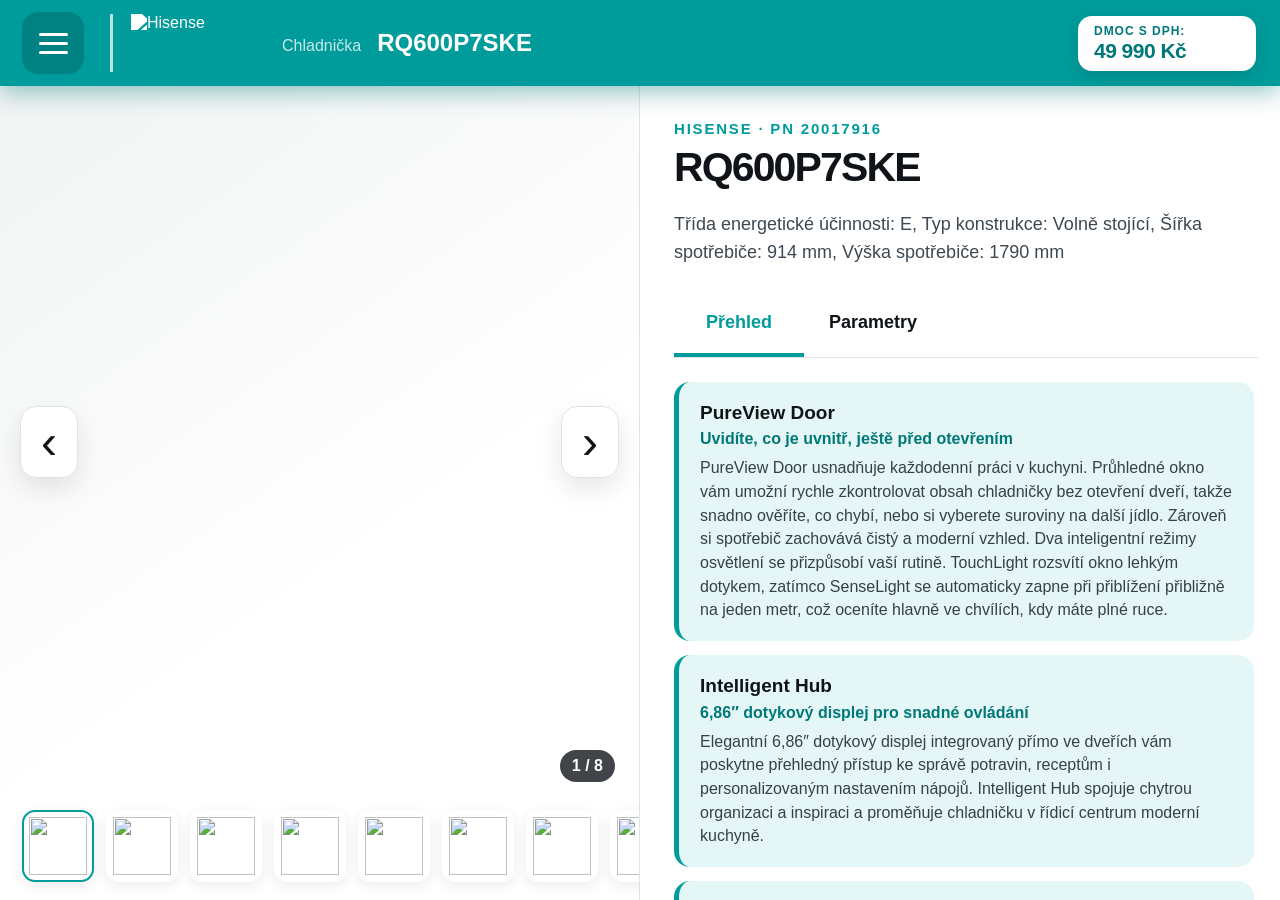
==== commit cef9f240: "Publish improved tablet image controls" ====
--- a/preview-v012/index.html
+++ b/preview-v012/index.html
@@ -5,14 +5,14 @@
   <meta name="viewport" content="width=device-width,initial-scale=1,viewport-fit=cover,user-scalable=no">
   <meta name="theme-color" content="#0c1117">
   <title>Výstavní katalog</title>
-  <link rel="stylesheet" href="assets/app.css?v=20260830-2">
-  <link rel="stylesheet" href="assets/overrides.css?v=20260830-2">
+  <link rel="stylesheet" href="assets/app.css?v=20260901-6">
+  <link rel="stylesheet" href="assets/overrides.css?v=20260901-6">
 </head>
 <body>
   <div id="app" class="app" data-brand="Hisense">
     <header class="topbar">
       <button id="catalogButton" class="icon-button menu-button" type="button" aria-label="Vybrat produkt" aria-controls="catalogOverlay" aria-expanded="false"><span></span><span></span><span></span></button>
-      <button id="brandButton" class="brand-lock" type="button" aria-label="Logo značky, dlouhým stiskem otevřete správu"><img id="brandLogo" alt="Hisense"></button>
+      <div id="brandButton" class="brand-lock" aria-label="Logo značky"><img id="brandLogo" alt="Hisense"></div>
       <div class="header-product"><span id="headerCategory"></span><strong id="headerModel"></strong></div>
       <div id="headerPrice" class="header-price"></div>
       <button id="secretAdminButton" class="secret-admin" type="button" aria-label=""></button>
@@ -21,8 +21,10 @@
     <main class="product-view">
       <section id="gallery" class="gallery" aria-label="Fotografie produktu">
         <div class="image-stage">
-          <div id="imageSkeleton" class="image-skeleton"></div>
-          <img id="heroImage" alt="" draggable="false">
+          <div class="image-box">
+            <div id="imageSkeleton" class="image-skeleton"></div>
+            <img id="heroImage" alt="" draggable="false">
+          </div>
           <button id="previousImage" class="gallery-arrow previous" type="button" aria-label="Předchozí obrázek">‹</button>
           <button id="nextImage" class="gallery-arrow next" type="button" aria-label="Další obrázek">›</button>
           <div id="imageCounter" class="image-counter"></div>
@@ -47,7 +49,6 @@
           <button id="closeCatalog" class="icon-button close-button" type="button" aria-label="Zavřít výběr">×</button>
         </div>
         <div class="catalog-controls">
-          <label class="search-field"><span aria-hidden="true">⌕</span><input id="catalogSearch" type="search" placeholder="Hledat model nebo typ produktu" autocomplete="off"></label>
           <div id="categoryFilters" class="filter-row" aria-label="Kategorie"></div>
         </div>
         <div id="catalogGrid" class="catalog-grid"></div>
@@ -73,7 +74,8 @@
         <div class="admin-body">
           <label class="field">Značka tabletu<select id="adminBrand"></select></label>
           <div class="admin-section">
-            <div class="section-heading"><strong>Zobrazené produkty</strong><button id="toggleAllProducts" class="text-button" type="button">Změnit výběr</button></div>
+            <div class="section-heading"><strong>Produkty a jejich obrázky</strong><button id="toggleAllProducts" class="text-button" type="button">Změnit výběr</button></div>
+            <p class="help">Rozbalením produktu lze skrýt jednotlivé fotografie, přidat obrázek ze zařízení nebo zadat cestu k lokálnímu souboru.</p>
             <div id="adminProducts" class="admin-products"></div>
           </div>
           <label class="field">Výchozí produkt<select id="adminDefaultProduct"></select></label>
@@ -94,11 +96,11 @@
 
     <div id="toast" class="toast" role="status" aria-live="polite"></div>
   </div>
-  <script src="data/products-hisense.js?v=20260830-2"></script>
-  <script src="data/products-gorenje.js?v=20260830-2"></script>
-  <script src="data/products-mora.js?v=20260830-2"></script>
-  <script src="data/products.js?v=20260830-2"></script>
-  <script src="assets/app.js?v=20260830-2"></script>
+  <script src="data/products-hisense.js?v=20260901-6"></script>
+  <script src="data/products-gorenje.js?v=20260901-6"></script>
+  <script src="data/products-mora.js?v=20260901-6"></script>
+  <script src="data/products.js?v=20260901-6"></script>
+  <script src="assets/app.js?v=20260901-6"></script>
 </body>
 </html>
 
--- a/preview-v012/assets/overrides.css
+++ b/preview-v012/assets/overrides.css
@@ -6,6 +6,57 @@
   filter: none;
 }
 
+.brand-lock {
+  cursor: default;
+}
+
+.image-stage {
+  padding: 0;
+}
+
+.image-box {
+  position: relative;
+  width: min(860px, calc(100% - 184px));
+  height: min(820px, calc(100% - 76px));
+  display: grid;
+  place-items: center;
+  overflow: hidden;
+}
+
+.image-stage .image-box img {
+  position: absolute;
+  inset: 0;
+  width: 100%;
+  height: 100%;
+  max-width: 100%;
+  max-height: 100%;
+  object-fit: contain;
+  object-position: center;
+}
+
+.image-box .image-skeleton {
+  position: absolute;
+  max-width: 100%;
+  max-height: 100%;
+}
+
+.product-copy.is-scrollable {
+  display: block;
+  overflow-y: auto;
+  padding-right: 38px;
+}
+
+.product-copy.is-scrollable .tabs {
+  position: sticky;
+  z-index: 4;
+  top: 0;
+  background: #fff;
+}
+
+.product-copy.is-scrollable .detail-panel {
+  overflow: visible;
+}
+
 .product-copy.is-specs {
   padding-top: 0;
 }
@@ -14,11 +65,200 @@
   padding-top: 46px;
 }
 
+.product-copy.is-overview {
+  padding-top: 0;
+}
+
+.product-copy.is-overview .product-heading {
+  padding-top: 46px;
+}
+
+.catalog-controls {
+  display: block;
+  margin: 24px 0 18px;
+}
+
+.filter-row {
+  padding: 2px 0;
+}
+
+.admin-card {
+  width: min(1120px, 97vw);
+}
+
+.admin-products {
+  max-height: 470px;
+  display: block;
+  background: #f5f6f7;
+}
+
+.admin-product-card + .admin-product-card {
+  margin-top: 10px;
+}
+
+.admin-product-card {
+  overflow: hidden;
+  border: 1px solid var(--line);
+  border-radius: 14px;
+  background: #fff;
+}
+
+.admin-product-card summary {
+  min-height: 64px;
+  display: grid;
+  grid-template-columns: 28px minmax(0, 1fr) auto 28px;
+  align-items: center;
+  gap: 12px;
+  padding: 10px 14px;
+  cursor: pointer;
+  list-style: none;
+}
+
+.admin-product-card summary::-webkit-details-marker {
+  display: none;
+}
+
+.admin-product-card summary::after {
+  content: "⌄";
+  grid-column: 4;
+  grid-row: 1;
+  color: var(--accent);
+  font-size: 24px;
+}
+
+.admin-product-card[open] summary::after {
+  rotate: 180deg;
+}
+
+.admin-product-card summary input,
+.admin-image-row input {
+  width: 24px;
+  height: 24px;
+  accent-color: var(--accent);
+}
+
+.admin-product-card summary span {
+  min-width: 0;
+  display: grid;
+  gap: 3px;
+}
+
+.admin-product-card summary strong,
+.admin-product-card summary small {
+  overflow: hidden;
+  text-overflow: ellipsis;
+  white-space: nowrap;
+}
+
+.admin-product-card summary small {
+  color: var(--muted);
+}
+
+.admin-product-card summary b {
+  padding-right: 28px;
+  color: var(--accent);
+  white-space: nowrap;
+}
+
+.admin-product-detail {
+  display: grid;
+  gap: 14px;
+  padding: 0 14px 16px;
+  border-top: 1px solid var(--line);
+}
+
+.admin-image-list {
+  display: grid;
+  gap: 8px;
+  padding-top: 14px;
+}
+
+.admin-image-row {
+  min-height: 62px;
+  display: grid;
+  grid-template-columns: minmax(0, 1fr) 44px;
+  align-items: center;
+  gap: 8px;
+  padding: 7px;
+  border-radius: 11px;
+  background: #f5f6f7;
+}
+
+.admin-image-row label {
+  min-width: 0;
+  display: grid;
+  grid-template-columns: 24px 54px minmax(0, 1fr);
+  align-items: center;
+  gap: 10px;
+}
+
+.admin-image-row img {
+  width: 54px;
+  height: 48px;
+  object-fit: contain;
+  border-radius: 7px;
+  background: #fff;
+}
+
+.admin-image-row span {
+  overflow: hidden;
+  text-overflow: ellipsis;
+  white-space: nowrap;
+}
+
+.image-remove {
+  width: 42px;
+  height: 42px;
+  border: 0;
+  border-radius: 10px;
+  background: #fee4e2;
+  color: var(--danger);
+  font-size: 26px;
+}
+
+.admin-image-actions {
+  display: grid;
+  gap: 10px;
+}
+
+.file-button {
+  width: fit-content;
+  display: inline-flex;
+  align-items: center;
+  justify-content: center;
+  padding: 0 18px;
+  cursor: pointer;
+}
+
+.file-button input {
+  position: absolute;
+  width: 1px;
+  height: 1px;
+  opacity: 0;
+  pointer-events: none;
+}
+
+.linked-image-form {
+  display: grid;
+  grid-template-columns: minmax(0, 1fr) auto;
+  gap: 10px;
+}
+
 @media (max-width: 1350px) {
-  .product-copy.is-specs .product-heading { padding-top: 34px; }
+  .product-copy.is-scrollable { padding-right: 22px; }
+  .product-copy.is-specs .product-heading,
+  .product-copy.is-overview .product-heading { padding-top: 34px; }
 }
 
 @media (orientation: portrait) {
-  .product-copy.is-specs .product-heading { padding-top: 26px; }
+  .image-box {
+    width: calc(100% - 164px);
+    height: calc(100% - 44px);
+  }
+
+  .product-copy.is-specs .product-heading,
+  .product-copy.is-overview .product-heading { padding-top: 26px; }
+
+  .linked-image-form { grid-template-columns: 1fr; }
 }
 
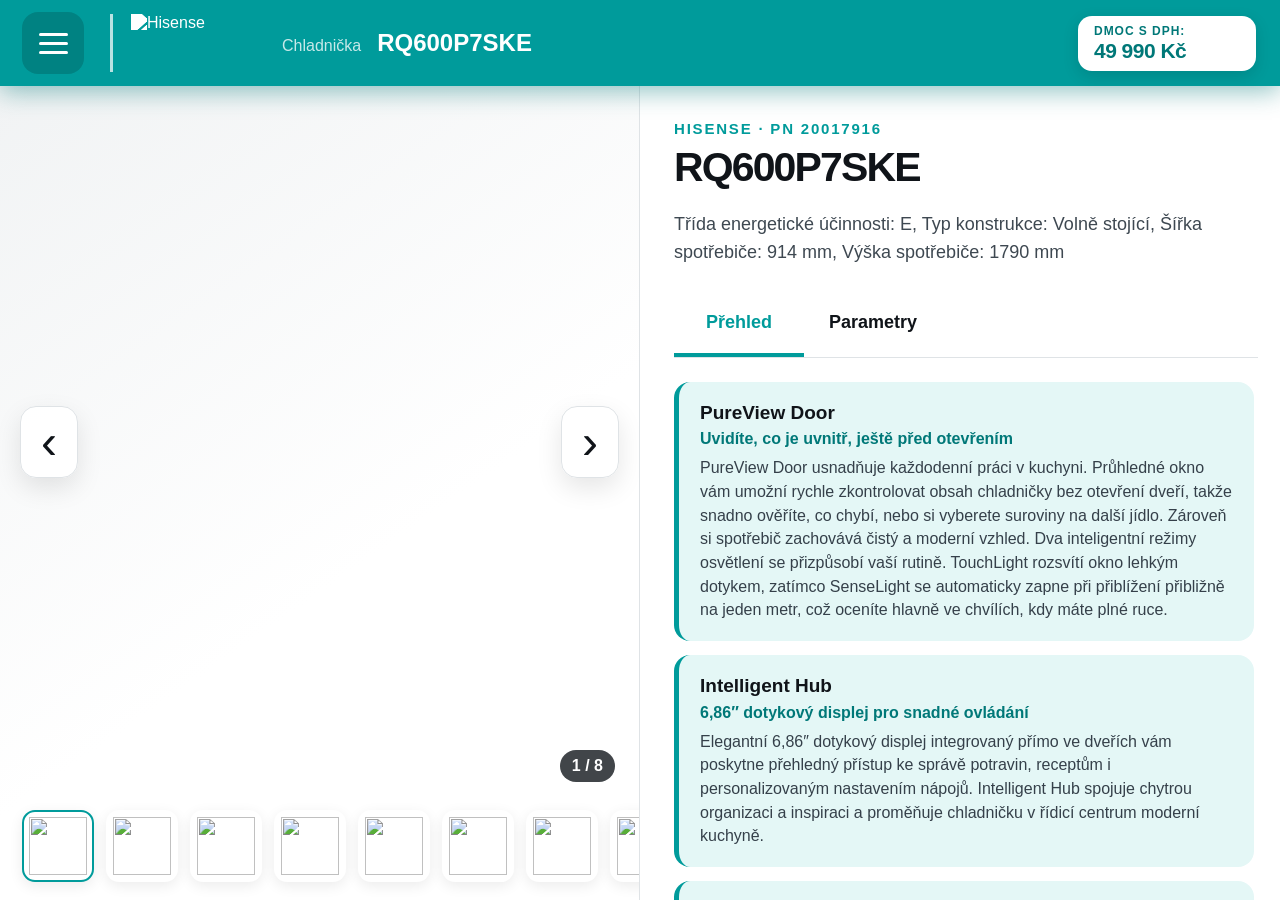
==== commit 1a7be42b: "Deploy preview v0.12 tablet catalog: update preview-v012/index.html" ====
--- a/preview-v012/index.html
+++ b/preview-v012/index.html
@@ -5,8 +5,8 @@
   <meta name="viewport" content="width=device-width,initial-scale=1,viewport-fit=cover,user-scalable=no">
   <meta name="theme-color" content="#0c1117">
   <title>Výstavní katalog</title>
-  <link rel="stylesheet" href="assets/app.css?v=20260901-6">
-  <link rel="stylesheet" href="assets/overrides.css?v=20260901-6">
+  <link rel="stylesheet" href="assets/app.css?v=20260901-7">
+  <link rel="stylesheet" href="assets/overrides.css?v=20260901-7">
 </head>
 <body>
   <div id="app" class="app" data-brand="Hisense">
@@ -96,11 +96,11 @@
 
     <div id="toast" class="toast" role="status" aria-live="polite"></div>
   </div>
-  <script src="data/products-hisense.js?v=20260901-6"></script>
-  <script src="data/products-gorenje.js?v=20260901-6"></script>
-  <script src="data/products-mora.js?v=20260901-6"></script>
-  <script src="data/products.js?v=20260901-6"></script>
-  <script src="assets/app.js?v=20260901-6"></script>
+  <script src="data/products-hisense.js?v=20260901-7"></script>
+  <script src="data/products-gorenje.js?v=20260901-7"></script>
+  <script src="data/products-mora.js?v=20260901-7"></script>
+  <script src="data/products.js?v=20260901-7"></script>
+  <script src="assets/app.js?v=20260901-7"></script>
 </body>
 </html>
 
--- a/preview-v012/assets/overrides.css
+++ b/preview-v012/assets/overrides.css
@@ -75,11 +75,42 @@
 
 .catalog-controls {
   display: block;
+  min-width: 0;
   margin: 24px 0 18px;
 }
 
+.catalog-shell {
+  width: 100vw;
+  max-width: 100vw;
+  min-width: 0;
+  overflow: hidden;
+}
+
 .filter-row {
+  max-width: 100%;
+  min-width: 0;
+  flex-wrap: wrap;
+  align-content: flex-start;
+  overflow: visible;
   padding: 2px 0;
+}
+
+.filter-chip {
+  flex: 0 0 auto;
+}
+
+.catalog-grid {
+  width: 100%;
+  min-width: 0;
+  grid-template-columns: repeat(3, minmax(0, 1fr));
+  overflow-x: hidden;
+  overflow-y: auto;
+  overscroll-behavior: contain;
+}
+
+.product-card {
+  width: 100%;
+  max-width: 100%;
 }
 
 .admin-card {
@@ -259,6 +290,7 @@
   .product-copy.is-specs .product-heading,
   .product-copy.is-overview .product-heading { padding-top: 26px; }
 
+  .catalog-grid { grid-template-columns: repeat(3, minmax(0, 1fr)); }
   .linked-image-form { grid-template-columns: 1fr; }
 }
 
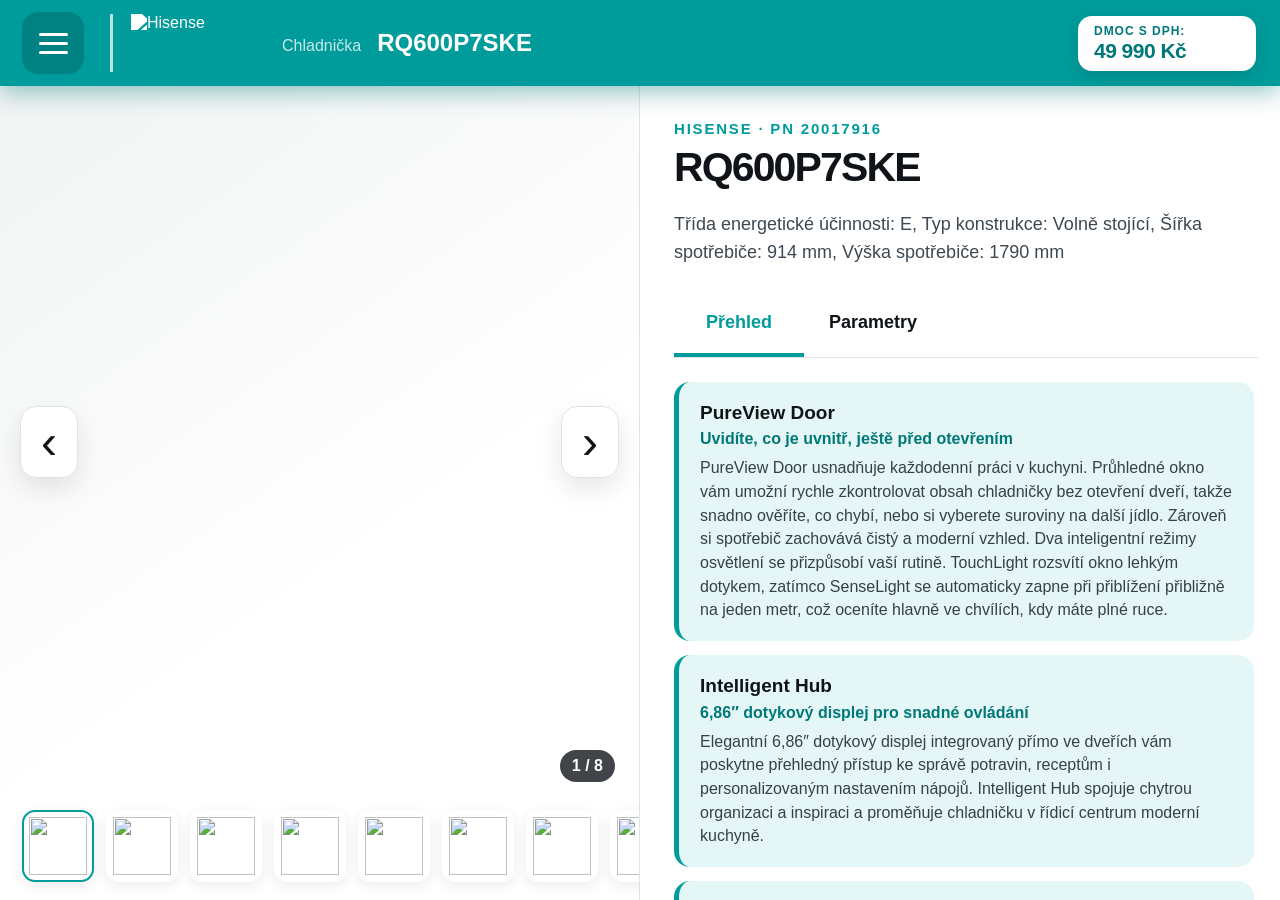
==== commit b5637482: "Publish 60-product tablet catalog with eight new Hisense TV/audio models" ====
--- a/preview-v012/index.html
+++ b/preview-v012/index.html
@@ -5,8 +5,8 @@
   <meta name="viewport" content="width=device-width,initial-scale=1,viewport-fit=cover,user-scalable=no">
   <meta name="theme-color" content="#0c1117">
   <title>Výstavní katalog</title>
-  <link rel="stylesheet" href="assets/app.css?v=20260901-7">
-  <link rel="stylesheet" href="assets/overrides.css?v=20260901-7">
+  <link rel="stylesheet" href="assets/app.css?v=20260902-1">
+  <link rel="stylesheet" href="assets/overrides.css?v=20260902-1">
 </head>
 <body>
   <div id="app" class="app" data-brand="Hisense">
@@ -96,11 +96,11 @@
 
     <div id="toast" class="toast" role="status" aria-live="polite"></div>
   </div>
-  <script src="data/products-hisense.js?v=20260901-7"></script>
-  <script src="data/products-gorenje.js?v=20260901-7"></script>
-  <script src="data/products-mora.js?v=20260901-7"></script>
-  <script src="data/products.js?v=20260901-7"></script>
-  <script src="assets/app.js?v=20260901-7"></script>
+  <script src="data/products-hisense.js?v=20260902-1"></script>
+  <script src="data/products-hisense-av.js?v=20260902-1"></script>
+  <script src="data/products-gorenje.js?v=20260902-1"></script>
+  <script src="data/products-mora.js?v=20260902-1"></script>
+  <script src="data/products.js?v=20260902-1"></script>
+  <script src="assets/app.js?v=20260902-1"></script>
 </body>
 </html>
-
